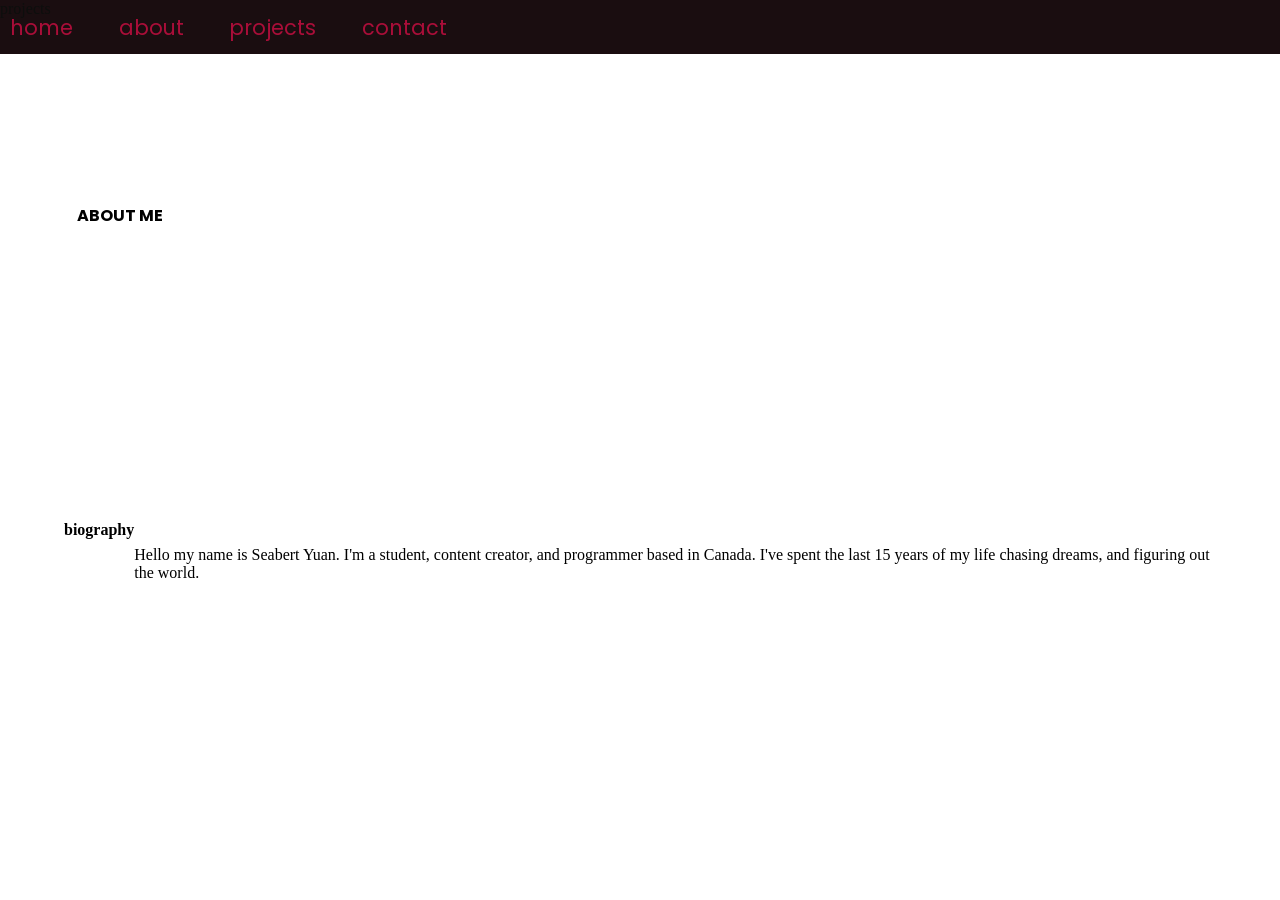
==== pages/about.html @ e8e2cbbd "moving new changes to the website" ====
<!DOCTYPE html>
<html lang="en">
    <head>
        <meta charset="UTF-8">
        <meta name="description" content="portfolio">
        <meta name="author" content="Seabert Yuan">

        <title>About - Seabert Yuan</title>

        <link rel="preconnect" href="https://fonts.gstatic.com">
        <link href="https://fonts.googleapis.com/css2?family=Poppins:wght@300&display=swap" rel="stylesheet">

        <link rel="stylesheet" href="/styles/styles.css">
        <link rel="stylesheet" href="/styles/about.css">
    </head>
    <body>
        <div class="navBarContainer">
            <nav class="navBar">
                <div class="pageLabel">
                    <label>projects</label>
                </div>
                <div class="emptyNavSpace"></div>
                <div class="burger">
                    <span></span>
                    <span></span>
                    <span></span>
                </div>
                <div class="navLinks">
                    <a href="/index.html">home</a>
                    <a href="#">about</a>
                    <a href="projects.html">projects</a>
                    <a href="#">contact</a>
                </div>
            </nav>
            <script src="/scripts/index.js"></script>
        </div>
        <section class="pageSections">
            <div class="container">
                <div class="cell">
                    <h1 class="mainTitle">about me</h1>
                </div>
            </div>
        </section>
        <section id="biography" class="pageSections">
            <h2>biography</h2>
            <div class="cell">
                <p>
                Hello my name is Seabert Yuan. I'm a student, content creator, and programmer based in Canada. I've spent the last 15 years of my life chasing dreams, and figuring out the world.
                </p>
            </div>
        </section>
    </body>
</html>
---- styles/styles.css ----
html, body, div, span, applet, object, iframe, h1, h2, h3, h4, h5, h6, p, blockquote, pre, a, abbr, acronym, address, big, cite, code, del, dfn, em, font, img, ins, kbd, q, s, samp, small, strike, strong, sub, sup, tt, var, b, u, i, center, dl, dt, dd, ol, ul, li, fieldset, form, label, legend, caption {
    margin: 0;
    padding: 0;
    border: 0;
    outline: 0;
    font-size: 100%;
    vertical-align: baseline;
    background: transparent;
}

.pageSections{
    display:flex;
    margin: 0;
    padding: 10vh 5vw;
}
.container {
    padding: 5vh 1vw;
}
.cell {
    padding: 25px 0;
}

/* Navigation bar */
.navBar {
    display: flex;
    z-index: 3;
    position: fixed;
    height: 6vh;
    width: 100vw;
    background-color: #0e0004;
    opacity: 0.95;
}
.empty {
    display: flex;
    flex-basis: 60vw;
    flex-shrink: 3;
    z-index: 3;
}
.navContainer {
    display: flex;
    flex-basis: 40vw;
    flex-shrink: 0;
    z-index: 3;
    align-content: center;
    justify-content: right;
}
.navLinks {
    display: grid;
    z-index: 3;
    grid-template-columns: auto auto auto auto;
    text-align: center;
    align-self: center;
    position: fixed;
}
.navLinks a{
    display: inline-block;
    position: relative;
    z-index: 3;
    margin: 0.25vh 2vw 0.25vh 0;
    padding: 15px 10px;
    font-size: 1.3rem;
    color: #a6002f;
    text-decoration: none;
    font-family: 'Poppins', sans-serif;
}
/* navigation bar hover */
.navLinks a:after {
    content: "";
    display: block;
    position: relative;
    height: 10%;
    left: 50%;
    background: #a6002f;
    transition: width 0.1s ease 0s, left 0.1s ease 0s;
    width: 0;
}
.navLinks a:hover:after {
    width: 100%;
    left: 0;
}

/* mobile */
@media (max-width:800px){
    .emptyNavSpace{
        display: none;
    }
    .burger{
        display: flex;
        flex-direction: column;
        align-self: center;
        align-content: center;
        margin: 15px;
        z-index: 4;
    }
    .burger span{
        width: 26px;
        height: 3px;
        margin-top: 25%;
        border-radius: 3px;
        background: black;
        transition: transform 0.2s ease, opacity 0.2s ease;
    }
    .burger:hover{
        cursor: pointer;
    }

    /* action */
    .navLinks{
        position: fixed;
        z-index: 3;
        background: white;
        opacity: 70%;
        justify-content: center;
        flex: auto;
        padding: 0px;
        height: 100vh;
        width: 100%;
        flex-direction: column;
        clip-path: inset(0 0 0 100%);
        -webkit-clip-path: inset(0 0 0 100%);
        transition: all .5s ease;
    }
    .navLinks.open{
        clip-path: inset(0 0 0 0);
        -webkit-clip-path: inset(0 0 0 0);
    }
    .toggle .line1{
        transform: rotate(-45deg) translate(-6px,7px);
        transition: transform 0.2s ease;
    }
    .toggle .line2{
        transform: translateX(-10px);
        opacity: 0;
        transition: transform 0.2s ease, opacity 0.2s ease;
    }
    .toggle .line3{
        transform: rotate(45deg) translate(-6px,-7px);
        transition: transform 0.2s ease;
    }
    .navLinks a{
        width: 20%;
        text-align: end;
        padding: 0px;
        margin: 10px 5% 5px 75%;
    }
}
---- styles/about.css ----
.mainTitle {
    position: relative;
    z-index: 2;
    font-size 5em;
    font-family: 'Poppins', sans-serif;
    text-transform: uppercase;
    text-align: center;
    padding: 50% 0;
}
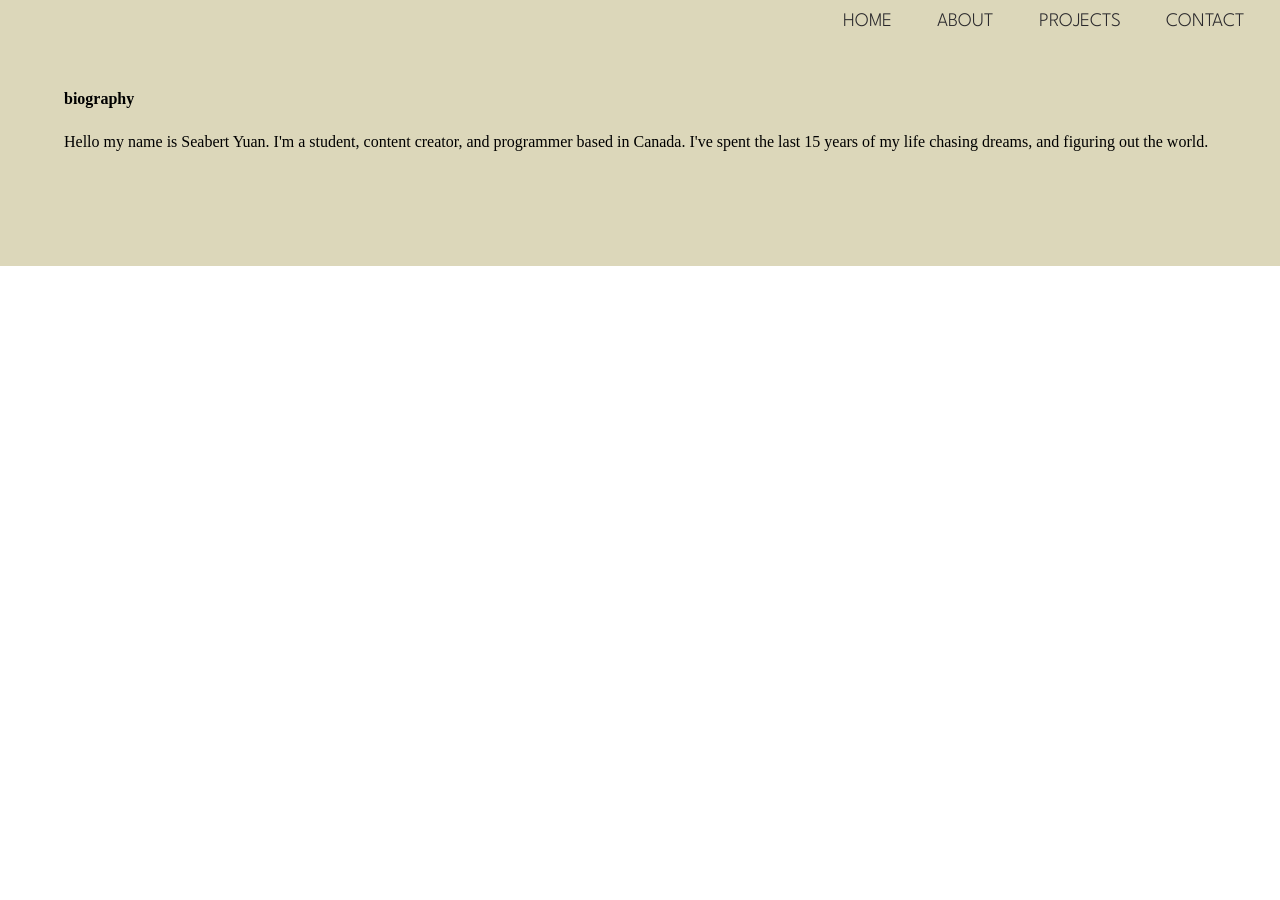
==== commit 89002859: "improvements and functioning home page" ====
--- a/pages/about.html
+++ b/pages/about.html
@@ -8,46 +8,40 @@
         <title>About - Seabert Yuan</title>
 
         <link rel="preconnect" href="https://fonts.gstatic.com">
-        <link href="https://fonts.googleapis.com/css2?family=Poppins:wght@300&display=swap" rel="stylesheet">
+        <link rel="preconnect" href="https://fonts.googleapis.com">
+        <link rel="preconnect" href="https://fonts.gstatic.com" crossorigin>
+        <link href="https://fonts.googleapis.com/css2?family=League+Spartan:wght@100;200;300;500&family=Noto+Sans+JP:wght@100;300;500&family=Noto+Sans+SC:wght@100;300;500&display=swap" rel="stylesheet">
 
+        <link rel="stylesheet" href="/styles/about.css">
         <link rel="stylesheet" href="/styles/styles.css">
-        <link rel="stylesheet" href="/styles/about.css">
+
+        <script src="https://ajax.googleapis.com/ajax/libs/jquery/3.5.1/jquery.min.js"></script>
     </head>
     <body>
-        <div class="navBarContainer">
-            <nav class="navBar">
-                <div class="pageLabel">
-                    <label>projects</label>
-                </div>
-                <div class="emptyNavSpace"></div>
-                <div class="burger">
-                    <span></span>
-                    <span></span>
-                    <span></span>
-                </div>
+        <div class="navBar">
+            <div class="empty"></div>
+            <div class="navContainer">
                 <div class="navLinks">
-                    <a href="/index.html">home</a>
-                    <a href="#">about</a>
-                    <a href="projects.html">projects</a>
-                    <a href="#">contact</a>
-                </div>
-            </nav>
-            <script src="/scripts/index.js"></script>
-        </div>
-        <section class="pageSections">
-            <div class="container">
-                <div class="cell">
-                    <h1 class="mainTitle">about me</h1>
+                    <a class="a1" href="/index.html">home</a>
+                    <a class="a2" href="">about</a>
+                    <a class="a3" href="/pages/projects.html">projects</a>
+                    <a class="a4" href="#">contact</a>
                 </div>
             </div>
-        </section>
+            <div class="burger">
+                <span class="line1"></span>
+                <span class="line2"></span>
+                <span class="line3"></span>
+            </div>
+        </div>
         <section id="biography" class="pageSections">
-            <h2>biography</h2>
+            <h2 clas="biographyTitle">biography</h2>
             <div class="cell">
                 <p>
                 Hello my name is Seabert Yuan. I'm a student, content creator, and programmer based in Canada. I've spent the last 15 years of my life chasing dreams, and figuring out the world.
                 </p>
             </div>
         </section>
+        <script src="/scripts/index.js"></script>
     </body>
 </html>
--- a/styles/about.css
+++ b/styles/about.css
@@ -1,8 +1,13 @@
-.mainTitle {
-    position: relative;
-    z-index: 2;
-    font-size 5em;
-    font-family: 'Poppins', sans-serif;
+#biography {
+    background-color:#dcd7ba;
+    display: block;
+    width: 100%;
+}
+.biographyTitle {
+    color: #16161d;
+    font-size 60px;
+    font-family: 'League Spartan', sans-serif;
+    font-weight: 300;
     text-transform: uppercase;
     text-align: center;
     padding: 50% 0;
--- a/styles/styles.css
+++ b/styles/styles.css
@@ -9,12 +9,18 @@
 }
 
 .pageSections{
-    display:flex;
+    display: flex;
     margin: 0;
     padding: 10vh 5vw;
 }
 .container {
+    max-width: 910px;
     padding: 5vh 1vw;
+}
+.row {
+    margin: 0 auto;
+    padding: 0 20px;
+    box-sizing: content-box;
 }
 .cell {
     padding: 25px 0;
@@ -25,10 +31,10 @@
     display: flex;
     z-index: 3;
     position: fixed;
-    height: 6vh;
+    height: 40px;
     width: 100vw;
-    background-color: #0e0004;
-    opacity: 0.95;
+    background-color: #DCD7BA;
+    opacity: 0.90;
 }
 .empty {
     display: flex;
@@ -51,17 +57,20 @@
     text-align: center;
     align-self: center;
     position: fixed;
+    padding: 3px 0 0 0;
 }
 .navLinks a{
     display: inline-block;
     position: relative;
     z-index: 3;
     margin: 0.25vh 2vw 0.25vh 0;
-    padding: 15px 10px;
-    font-size: 1.3rem;
-    color: #a6002f;
+    padding: 5px 10px;
+    font-size: 1.2rem;
+    color: #16161D;
     text-decoration: none;
-    font-family: 'Poppins', sans-serif;
+    text-transform: uppercase;
+    font-family: 'League Spartan', sans-serif;
+    font-weight: 300;
 }
 /* navigation bar hover */
 .navLinks a:after {
@@ -70,7 +79,7 @@
     position: relative;
     height: 10%;
     left: 50%;
-    background: #a6002f;
+    background: #16161D;
     transition: width 0.1s ease 0s, left 0.1s ease 0s;
     width: 0;
 }
@@ -106,19 +115,23 @@
 
     /* action */
     .navLinks{
+        display: flex;
         position: fixed;
+        left: 0px;
+        top: 0px;
         z-index: 3;
         background: white;
         opacity: 70%;
         justify-content: center;
-        flex: auto;
+        align-items: flex-end;
+        /*flex: auto;*/
         padding: 0px;
-        height: 100vh;
+        height: 100%;
         width: 100%;
         flex-direction: column;
         clip-path: inset(0 0 0 100%);
         -webkit-clip-path: inset(0 0 0 100%);
-        transition: all .5s ease;
+        transition: all .10s ease-in-out;
     }
     .navLinks.open{
         clip-path: inset(0 0 0 0);
@@ -138,9 +151,12 @@
         transition: transform 0.2s ease;
     }
     .navLinks a{
-        width: 20%;
+        font-family: 'League Spartan', sans-serif;
+        font-weight: 300;
+        font-size: 43px;
+        width: 180px;
         text-align: end;
         padding: 0px;
-        margin: 10px 5% 5px 75%;
+        margin: 10px 30px 5px 0;
     }
 }
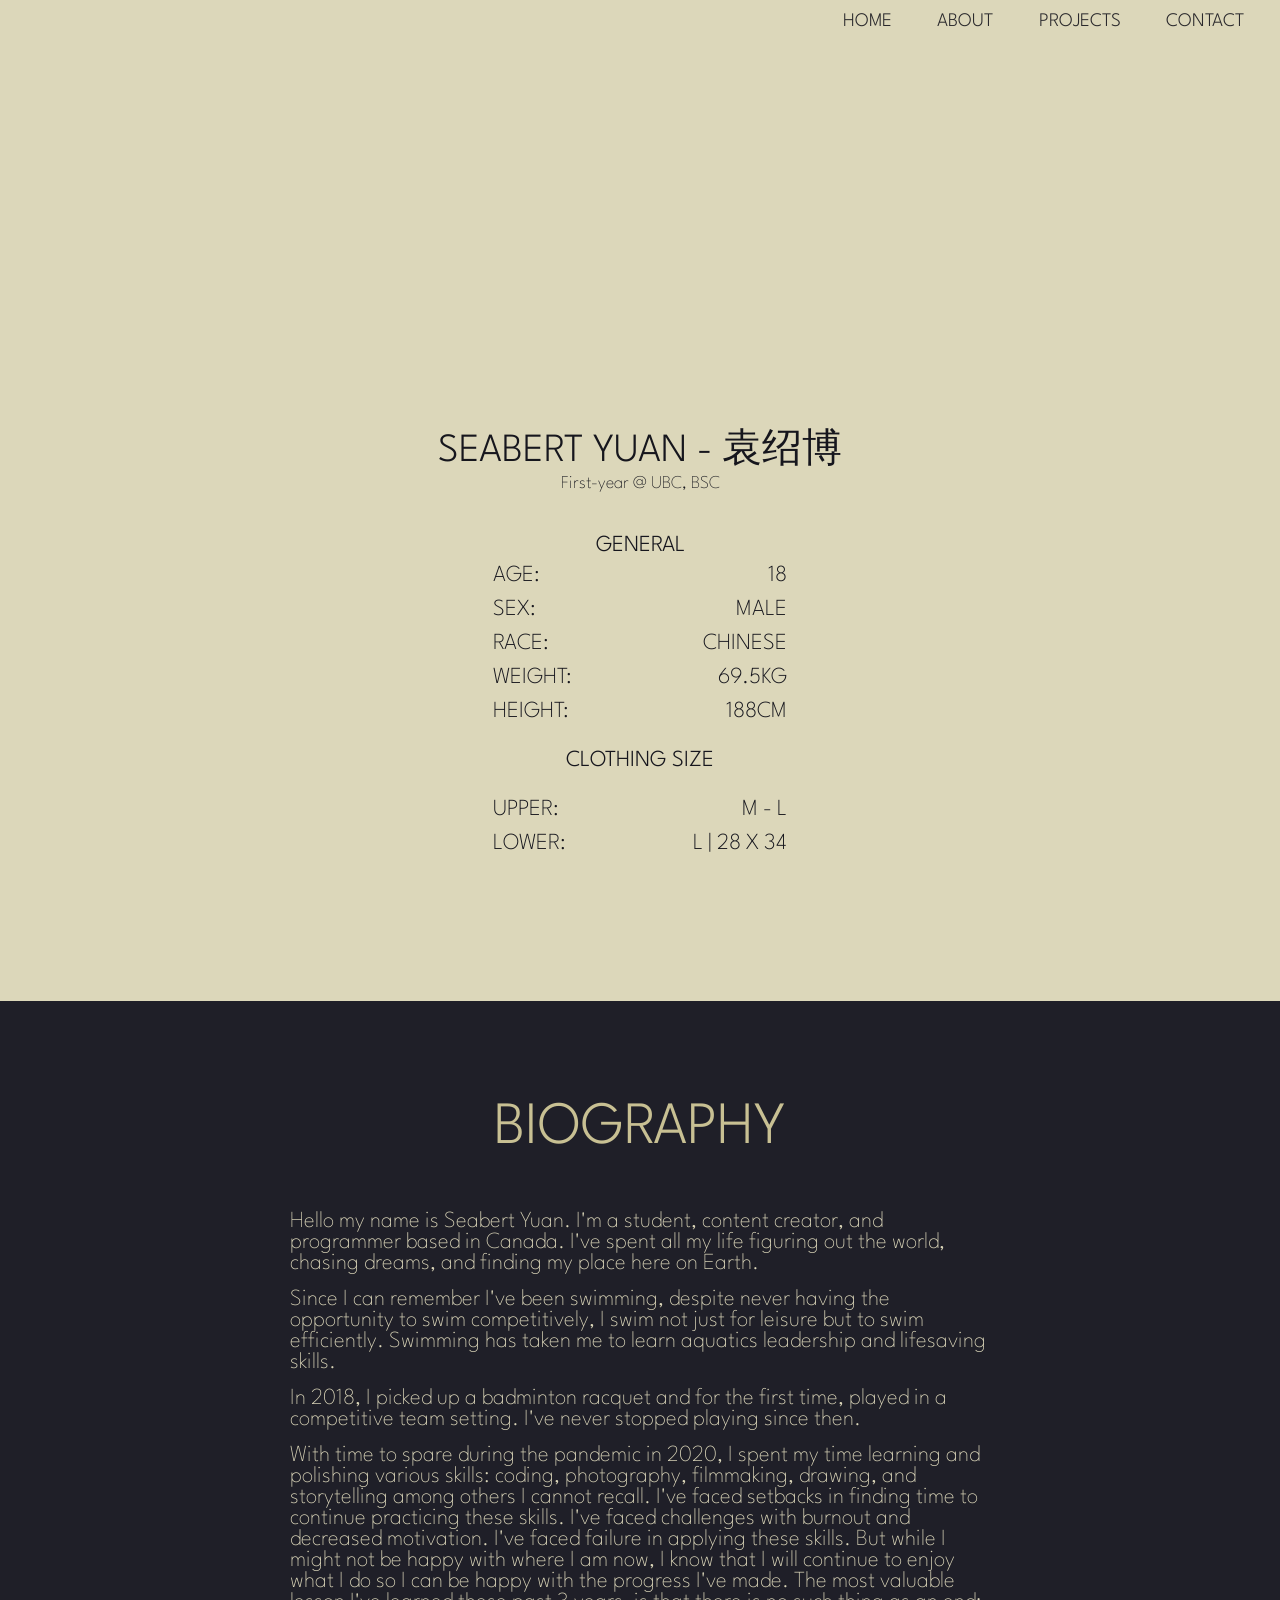
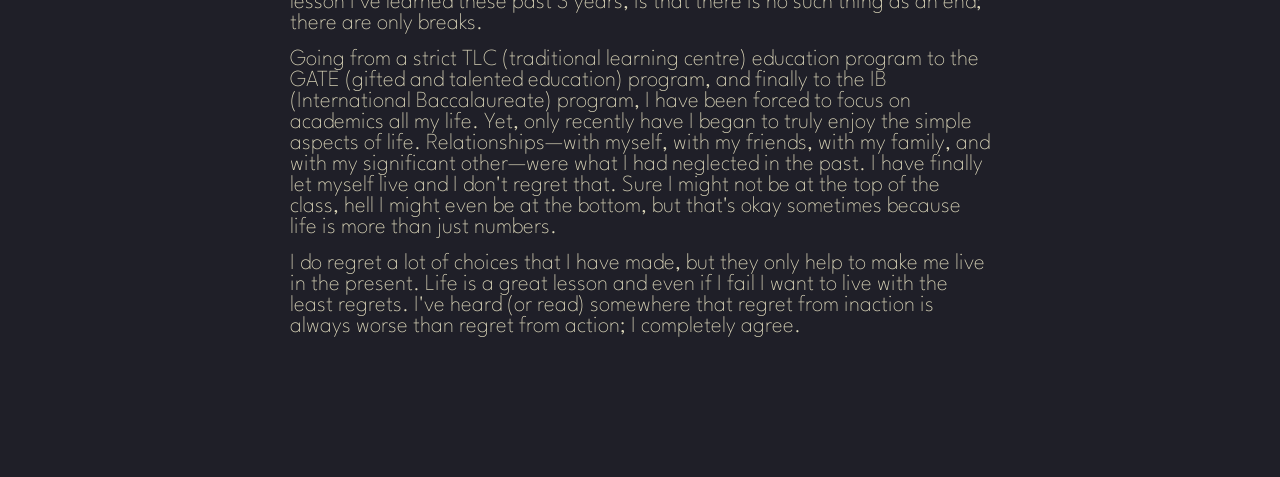
==== commit 29f275b1: "updates to mobile behaviour, about page, articles, and overall cleanliness in css" ====
--- a/pages/about.html
+++ b/pages/about.html
@@ -12,8 +12,8 @@
         <link rel="preconnect" href="https://fonts.gstatic.com" crossorigin>
         <link href="https://fonts.googleapis.com/css2?family=League+Spartan:wght@100;200;300;500&family=Noto+Sans+JP:wght@100;300;500&family=Noto+Sans+SC:wght@100;300;500&display=swap" rel="stylesheet">
 
-        <link rel="stylesheet" href="/styles/about.css">
-        <link rel="stylesheet" href="/styles/styles.css">
+        <link rel="stylesheet" href="../styles/styles.css">
+        <link rel="stylesheet" href="../styles/about.css">
 
         <script src="https://ajax.googleapis.com/ajax/libs/jquery/3.5.1/jquery.min.js"></script>
     </head>
@@ -34,12 +34,84 @@
                 <span class="line3"></span>
             </div>
         </div>
+        <section class="pageSections" id="imgSlides">
+            <!--remember to put the image slides here later-->
+        </section>
+        <section id="briefIntro" class="pageSections">
+          <div class="pageContainer" id="generalInfo">
+              <h2 class="nameTitle">Seabert Yuan - 袁绍博</h2>
+              <p class="positionDesc">First-year @ UBC, BSC</p>
+              <div class="container" id="tableContainer">
+                  <table class="generalDescriptionsCell">
+                      <tr>
+                          <td colspan="3" id="tableStart" class="tableHeading">general</td>
+                      </tr>
+                      <tr>
+                          <td class="age">age:</td>
+                          <td></td>
+                          <td>18</td>
+                      </tr>
+                      <tr>
+                          <td class="sex">sex:</td>
+                          <td></td>
+                          <td>male</td>
+                      </tr>
+                      <tr>
+                          <td class="race">race:</td>
+                          <td></td>
+                          <td>chinese</td>
+                      </tr>
+                      <tr>
+                          <td class="weight">weight: </td>
+                          <td></td>
+                          <td>69.5kg</td>
+                      </tr>
+                      <tr>
+                          <td class="height">height: </td>
+                          <td></td>
+                          <td>188cm</td>
+                      </tr>
+                      <tr>
+                          <td colspan="3" class="tableHeading">clothing size</td>
+                      </tr>
+                      <tr>
+                          <td class="clothesUpperSize">upper: </td>
+                          <td></td>
+                          <td>M - L</td>
+                      </tr>
+                      <tr>
+                          <td class="clothesLowerSize">lower: </td>
+                          <td></td>
+                          <td>L | 28 x 34</td>
+                      </tr>
+                  </table>
+              </div>
+          </div>
+        </section>
         <section id="biography" class="pageSections">
-            <h2 clas="biographyTitle">biography</h2>
-            <div class="cell">
-                <p>
-                Hello my name is Seabert Yuan. I'm a student, content creator, and programmer based in Canada. I've spent the last 15 years of my life chasing dreams, and figuring out the world.
-                </p>
+            <div id="biographyContainer" class="pageContainer">
+
+                <h2 class="biographyTitle">biography</h2>
+                <div id="biographyText" class="container">
+                    <p class="biographyParagraphs">
+                    Hello my name is Seabert Yuan. I'm a student, content creator, and programmer based in Canada. I've spent all my life figuring out the world, chasing dreams, and finding my place here on Earth.
+                    </p>
+                    <p class="biographyParagraphs">
+                    Since I can remember I've been swimming, despite never having the opportunity to swim competitively, I swim not just for leisure but to swim efficiently. Swimming has taken me to learn aquatics leadership and lifesaving skills.
+                    </p>
+                    <p class="biographyParagraphs">
+                    In 2018, I picked up a badminton racquet and for the first time, played in a competitive team setting. I've never stopped playing since then.
+                    </p>
+                    <p class="biographyParagraphs">
+                    With time to spare during the pandemic in 2020, I spent my time learning and polishing various skills: coding, photography, filmmaking, drawing, and storytelling among others I cannot recall. I've faced setbacks in finding time to continue practicing these skills. I've faced challenges with burnout and decreased motivation. I've faced failure in applying these skills. But while I might not be happy with where I am now, I know that I will continue to enjoy what I do so I can be happy with the progress I've made. The most valuable lesson I've learned these past 3 years, is that there is no such thing as an end; there are only breaks.
+                    </p>
+                    <p class="biographyParagraphs">
+                        Going from a strict TLC (traditional learning centre) education program to the GATE (gifted and talented education) program, and finally to the IB (International Baccalaureate) program, I have been forced to focus on academics all my life. Yet, only recently have I began to truly enjoy the simple aspects of life. Relationships—with myself, with my friends, with my family, and with my significant other—were what I had neglected in the past. I have finally let myself live and I don't regret that. Sure I might not be at the top of the class, hell I might even be at the bottom, but that's okay sometimes because life is more than just numbers.
+                    </p>
+                    <p class="biographyParagraphs">
+                        I do regret a lot of choices that I have made, but they only help to make me live in the present. Life is a great lesson and even if I fail I want to live with the least regrets. I've heard (or read) somewhere that regret from inaction is always worse than regret from action; I completely agree.
+                    </p>
+                </div>
             </div>
         </section>
         <script src="/scripts/index.js"></script>
--- a/styles/styles.css
+++ b/styles/styles.css
@@ -6,16 +6,22 @@
     font-size: 100%;
     vertical-align: baseline;
     background: transparent;
+    font-family: 'League Spartan', sans-serif;
 }
 
 .pageSections{
     display: flex;
+    justify-content: center;
     margin: 0;
-    padding: 10vh 5vw;
+    padding: 100px 0;
+}
+.pageContainer {
+    width: 700px;
+    display: flex;
+    flex-wrap: nowrap;
 }
 .container {
-    max-width: 910px;
-    padding: 5vh 1vw;
+    padding: 40px 0;
 }
 .row {
     margin: 0 auto;
@@ -23,7 +29,7 @@
     box-sizing: content-box;
 }
 .cell {
-    padding: 25px 0;
+    padding: 0;
 }
 
 /* Navigation bar */
@@ -89,7 +95,7 @@
 }
 
 /* mobile */
-@media (max-width:800px){
+@media (max-width:1000px){
     .emptyNavSpace{
         display: none;
     }
@@ -159,4 +165,12 @@
         padding: 0px;
         margin: 10px 30px 5px 0;
     }
+    .pageContainer {
+        width: 500px;
+    }
 }
+@media (max-width: 700px) {
+    .pageContainer {
+        width: 400px;
+    }
+}
--- a/styles/about.css
+++ b/styles/about.css
@@ -1,14 +1,84 @@
-#biography {
-    background-color:#dcd7ba;
-    display: block;
-    width: 100%;
-}
-.biographyTitle {
+h2 {
     color: #16161d;
-    font-size 60px;
+    font-size: 40px;
     font-family: 'League Spartan', sans-serif;
     font-weight: 300;
     text-transform: uppercase;
     text-align: center;
-    padding: 50% 0;
 }
+table {
+    color: #16161d;
+    font-size: 23px;
+    font-family: 'League Spartan', sans-serif;
+    font-weight: 200;
+    text-transform: uppercase;
+    text-align: left;
+}
+p {
+    color: #16161d;
+    font-size: 18px;
+    font-family: 'League Spartan', sans-serif;
+    font-weight: 100;
+    text-align: left;
+}
+
+#imgSlides {
+    height: 120px;
+    background-color: #dcd7ba;
+}
+
+#briefIntro {
+    background-color: #dcd7ba;
+}
+#generalInfo {
+    flex-direction: column;
+}
+.positionDesc {
+    text-align: center;
+}
+#tableContainer {
+    padding: 40px 200px;
+}
+.generalDescriptionsCell {
+    width: 100%;
+    border: none;
+}
+td {
+    text-align: end;
+    height: 30px;
+}
+.age, .sex, .race, .weight, .height, .clothesUpperSize, .clothesLowerSize {
+    text-align: start;
+}
+#tableStart {
+    height: 0;
+}
+.tableHeading {
+    text-align: center;
+    height: 60px;
+    font-weight: 300;
+}
+
+#biography {
+    background-color: #1f1f28;
+}
+#biographyContainer {
+    flex-direction: column;
+}
+.biographyTitle {
+    color: #C8C093;
+    font-size: 60px;
+    font-family: 'League Spartan', sans-serif;
+    font-weight: 300;
+    text-transform: uppercase;
+    text-align: center;
+}
+#biographyText {
+    display: flex;
+    flex-direction: column;
+}
+.biographyParagraphs {
+    color: #dcd7ba;
+    font-size: 23px;
+    margin: 15px 0 0 0;
+}
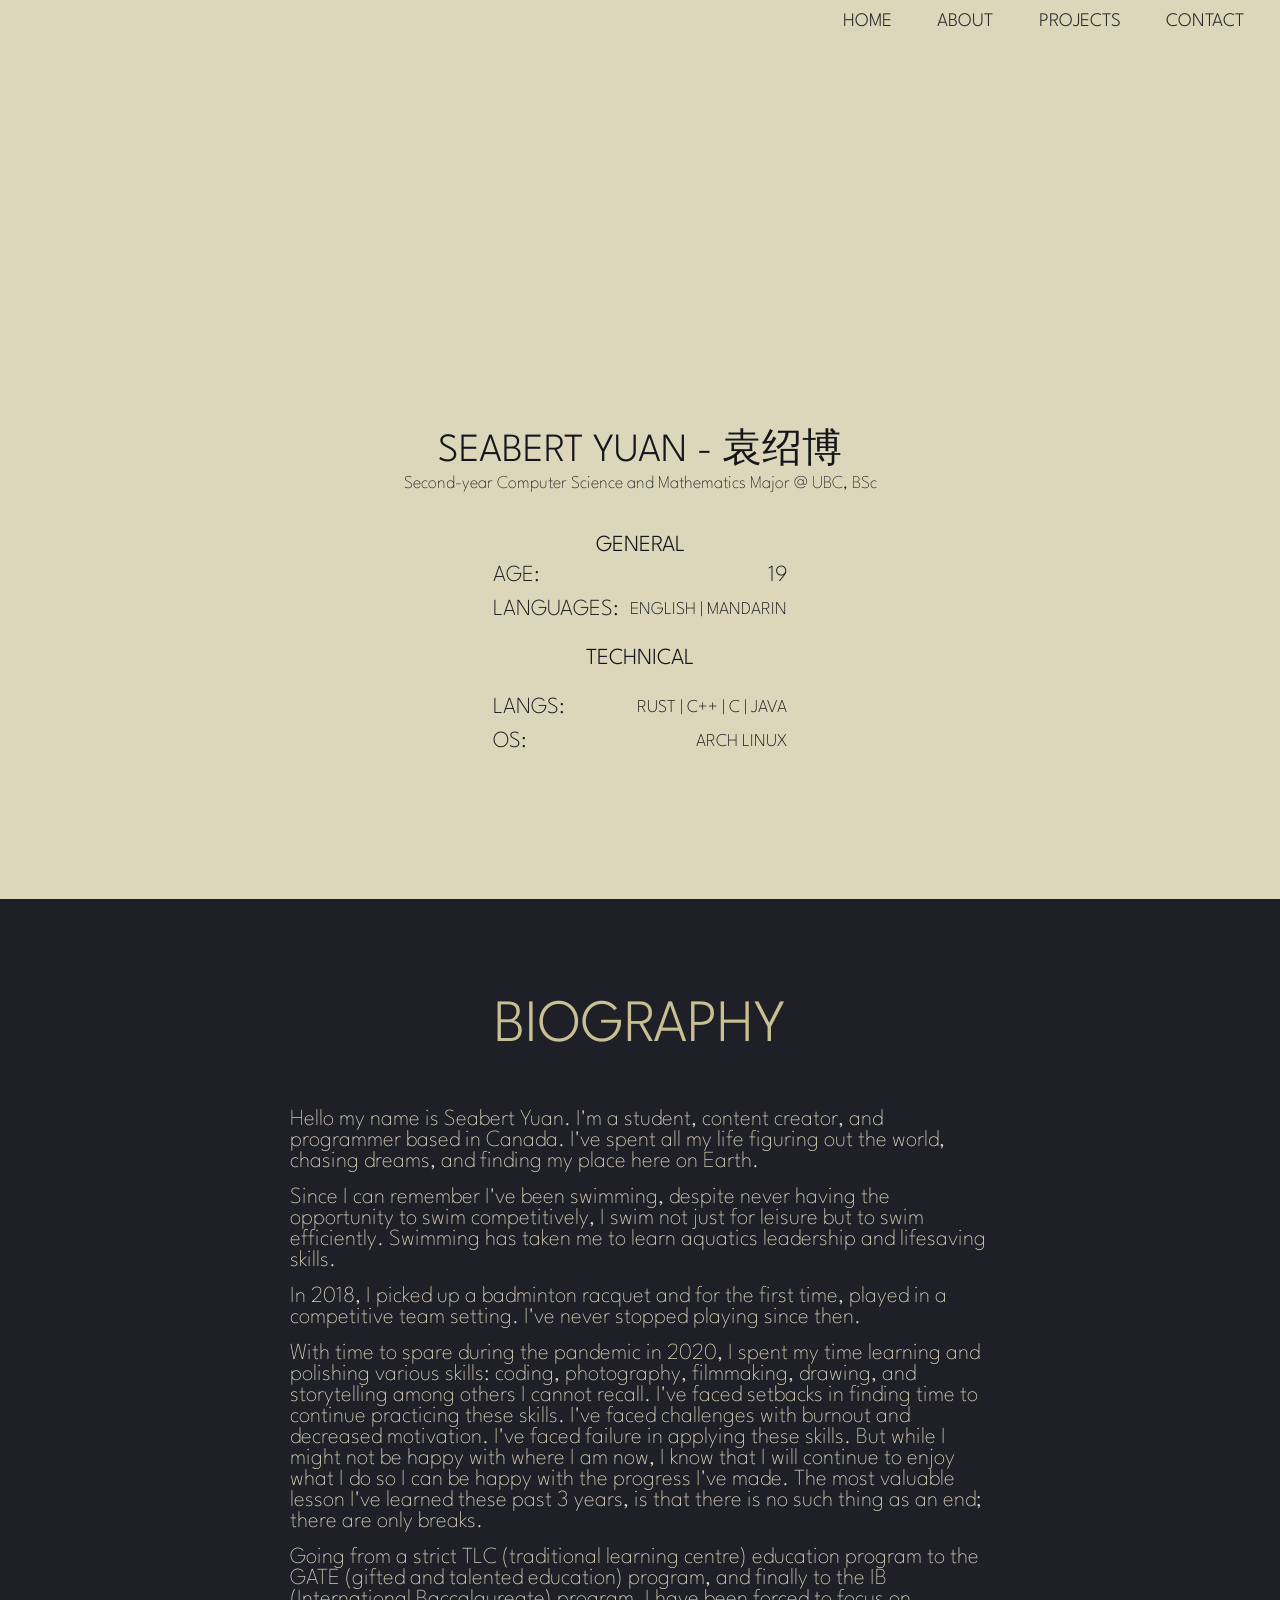
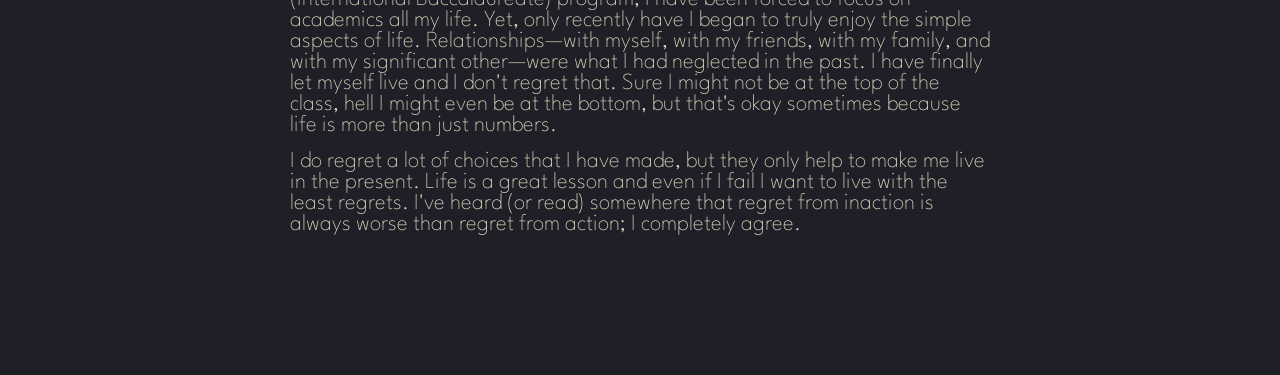
==== commit 93ca9603: "removed personal information" ====
--- a/pages/about.html
+++ b/pages/about.html
@@ -4,6 +4,8 @@
         <meta charset="UTF-8">
         <meta name="description" content="portfolio">
         <meta name="author" content="Seabert Yuan">
+
+        <meta name="viewport" content="width=device-width, initial-scale=1.0">
 
         <title>About - Seabert Yuan</title>
 
@@ -40,49 +42,34 @@
         <section id="briefIntro" class="pageSections">
           <div class="pageContainer" id="generalInfo">
               <h2 class="nameTitle">Seabert Yuan - 袁绍博</h2>
-              <p class="positionDesc">First-year @ UBC, BSC</p>
+              <p class="positionDesc">Second-year Computer Science and Mathematics Major @ UBC, BSc</p>
               <div class="container" id="tableContainer">
                   <table class="generalDescriptionsCell">
                       <tr>
                           <td colspan="3" id="tableStart" class="tableHeading">general</td>
                       </tr>
                       <tr>
-                          <td class="age">age:</td>
+                          <td class="tableCategory">age:</td>
                           <td></td>
-                          <td>18</td>
+                          <td>19</td>
                       </tr>
                       <tr>
-                          <td class="sex">sex:</td>
+                          <td class="tableCategory">Languages:</td>
                           <td></td>
-                          <td>male</td>
+                          <td class="tableDetails">English | Mandarin</td>
                       </tr>
                       <tr>
-                          <td class="race">race:</td>
-                          <td></td>
-                          <td>chinese</td>
+                          <td colspan="3" class="tableHeading">Technical</td>
                       </tr>
                       <tr>
-                          <td class="weight">weight: </td>
+                          <td class="tableCategory">Langs: </td>
                           <td></td>
-                          <td>69.5kg</td>
+                          <td class="tableDetails">Rust | C++ | C | Java</td>
                       </tr>
                       <tr>
-                          <td class="height">height: </td>
+                          <td class="tableCategory">OS: </td>
                           <td></td>
-                          <td>188cm</td>
-                      </tr>
-                      <tr>
-                          <td colspan="3" class="tableHeading">clothing size</td>
-                      </tr>
-                      <tr>
-                          <td class="clothesUpperSize">upper: </td>
-                          <td></td>
-                          <td>M - L</td>
-                      </tr>
-                      <tr>
-                          <td class="clothesLowerSize">lower: </td>
-                          <td></td>
-                          <td>L | 28 x 34</td>
+                          <td class="tableDetails">Arch Linux</td>
                       </tr>
                   </table>
               </div>
--- a/styles/styles.css
+++ b/styles/styles.css
@@ -95,7 +95,7 @@
 }
 
 /* mobile */
-@media (max-width:1000px){
+@media (orientation: portrait){
     .emptyNavSpace{
         display: none;
     }
--- a/styles/about.css
+++ b/styles/about.css
@@ -1,3 +1,6 @@
+body {
+    background-color: #dcd7ba;
+}
 h2 {
     color: #16161d;
     font-size: 40px;
@@ -47,8 +50,11 @@
     text-align: end;
     height: 30px;
 }
-.age, .sex, .race, .weight, .height, .clothesUpperSize, .clothesLowerSize {
+.tableCategory {
     text-align: start;
+}
+.tableDetails {
+    font-size: 18px;
 }
 #tableStart {
     height: 0;
